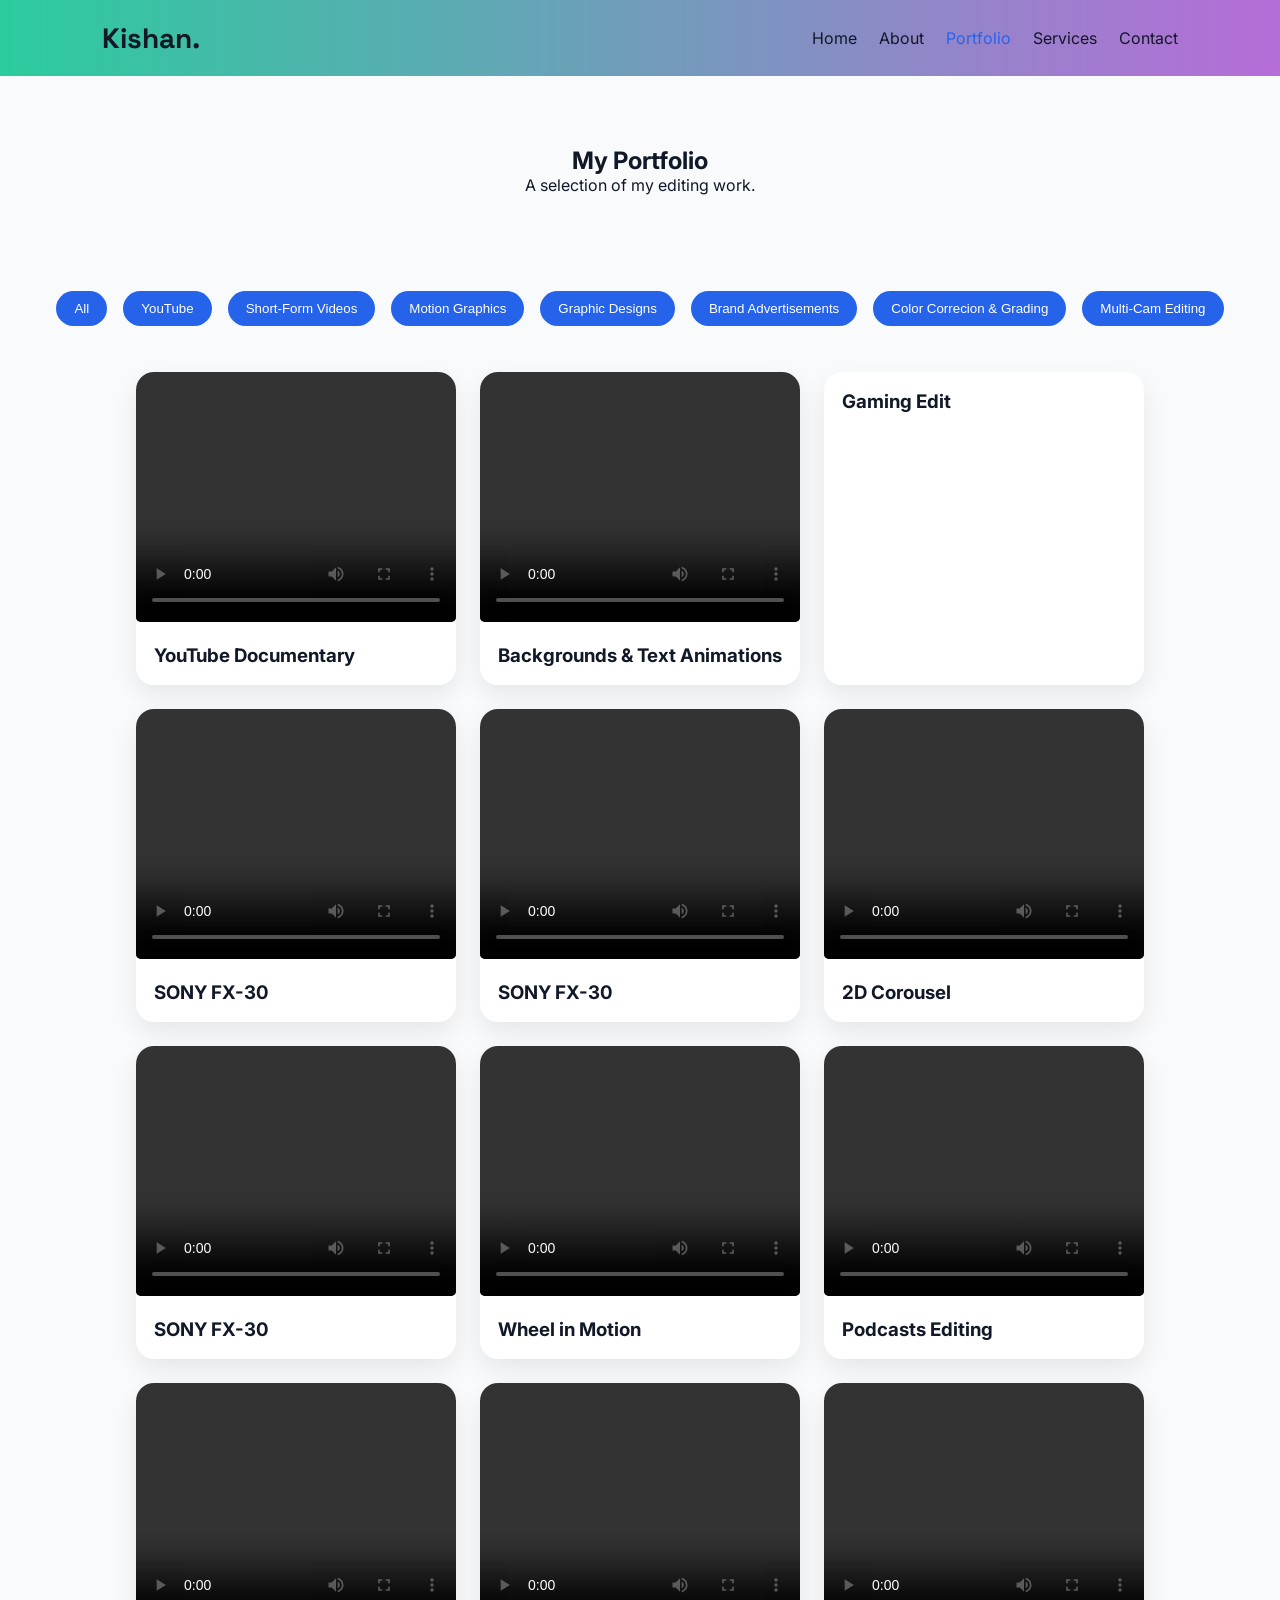
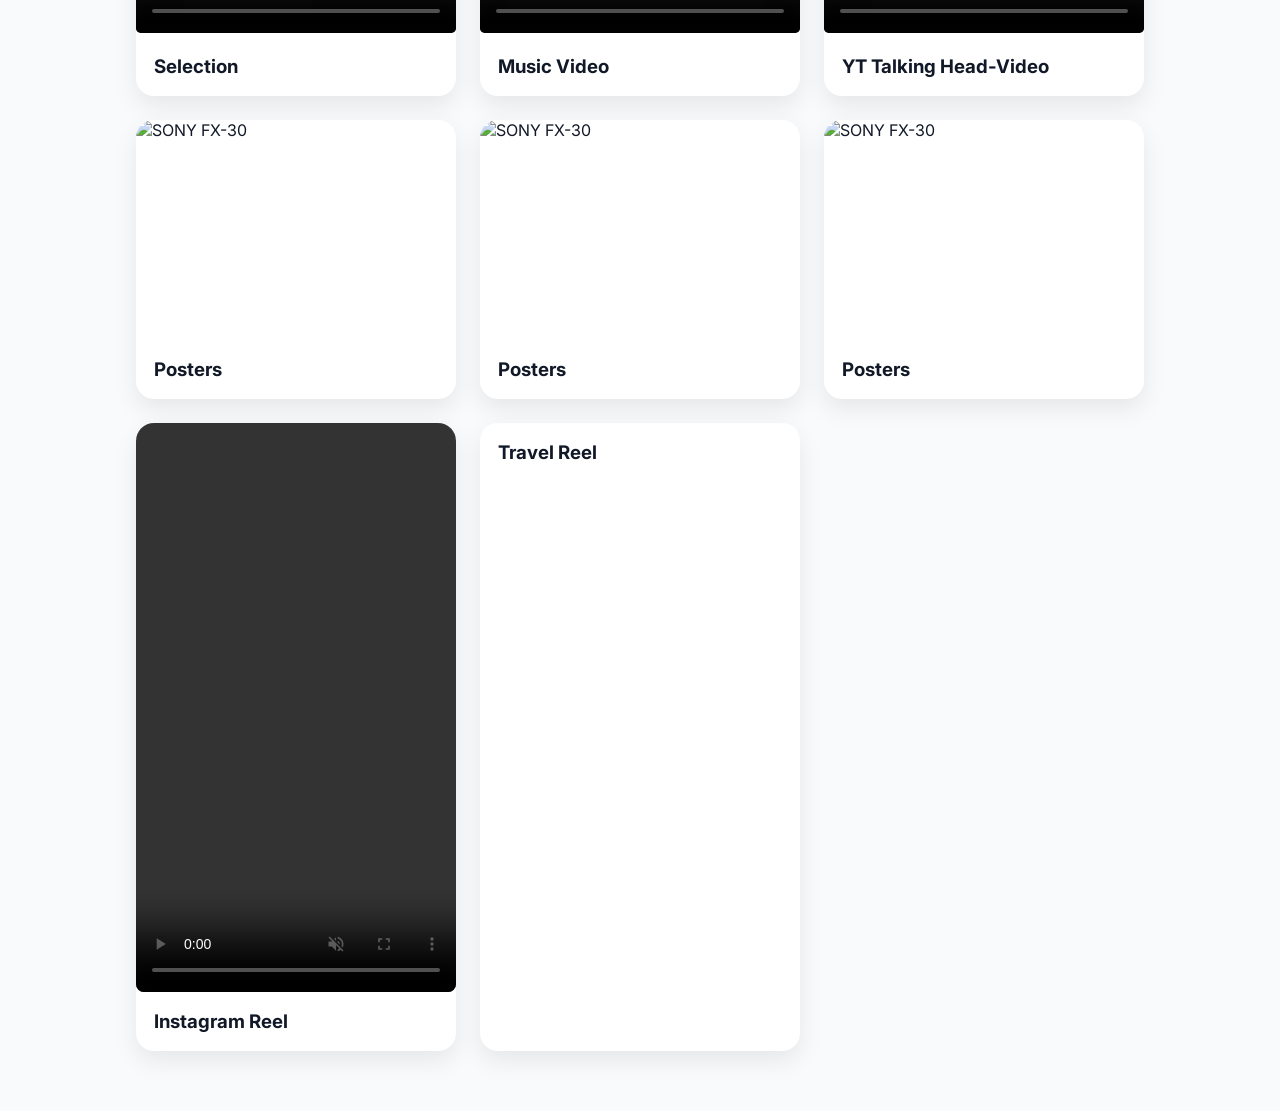
==== portfolio.html @ 37b65435 "Add files via upload" ====
<!DOCTYPE html>
<html lang="en">
<head>
<meta charset="UTF-8">
<meta name="viewport" content="width=device-width,initial-scale=1.0">
<title>Portfolio | Kishan</title>
<link href="https://fonts.googleapis.com/css2?family=Inter:wght@300;400;600;700&family=Space+Grotesk:wght@500;700&display=swap" rel="stylesheet">
<link rel="stylesheet" href="css/portfolio.css">
<link rel="stylesheet" href="css/global.css">
</head>
<body>
<header class="navbar">
<div class="logo">Kishan.</div>
<nav>
<a href="index.html">Home</a>
<a href="about.html">About</a>
<a href="portfolio.html" class="active">Portfolio</a>
<a href="services.html">Services</a>
<a href="contact.html">Contact</a>
</nav>
</header>

<section class="hero">
<h1>My Portfolio</h1>
<p>A selection of my editing work.</p>
</section>

<section class="filters">
<button data-filter="all">All</button>
<button data-filter="youtube">YouTube</button>
<button data-filter="shorts">Short-Form Videos</button>
<button data-filter="motion">Motion Graphics</button>
<button data-filter="Graphics">Graphic Designs</button>
<button data-filter="adds">Brand Advertisements</button>
<button data-filter="colors">Color Correcion & Grading</button>
<button data-filter="multicam">Multi-Cam Editing</button>
</section>

<section class="grid">
<div class="card youtube"><video controls preload="metadata"><source src="assets/videos/TRAILER - AIRPLANE.mov"></video><h3>YouTube Documentary</h3></div>
<div class="card motion"><video controls preload="metadata"><source src="assets/videos/Text & Bg.mov"></video><h3>Backgrounds & Text Animations</h3></div>
<div class="card youtube"><div class="thumb"></div><h3>Gaming Edit</h3></div>
<div class="card adds"><video controls proload="metadata"><source src="assets/videos/Sample - Sony FX30.mp4"></video><h3>SONY FX-30</h3></div>
<div class="card adds"><video controls proload="metadata"><source src="assets/videos/Sample - Sony FX30.mp4"></video><h3>SONY FX-30</h3></div>
<div class="card motion"><video controls preload="metadata"><source src="assets/videos/Video Scroll.mov"></video><h3>2D Corousel</h3></div>
<div class="card adds"><video controls proload="metadata"><source src="assets/videos/Sample - Sony FX30.mp4"></video><h3>SONY FX-30</h3></div>
<div class="card motion"><video controls preload="metadata"><source src="assets/videos/wheel.mp4"></video><h3>Wheel in Motion</h3></div>
<div class="card multicam"><video controls preload="metadata"><source src="assets/videos/ranveer alabhadia.mov"></video><h3>Podcasts Editing</h3></div>
<div class="card motion"><video controls preload="metadata"><source src="assets/videos/2D corousel.mov"></video><h3>Selection</h3></div>
<div class="card multicam"><video controls preload="metadata"><source src="assets/videos/JBR.mov"></video><h3>Music Video</h3></div>
<div class="card youtube"><video controls preload="metadata"><source src="assets/videos/veevek.mp4"></video><h3>YT Talking Head-Video</h3></div>
<div class="card Graphics"><img src="assets/images/SONY FX - 30.jpg" alt="SONY FX-30"><h3>Posters</h3></div>
<div class="card Graphics"><img src="assets/images/SONY FX - 30.jpg" alt="SONY FX-30"><h3>Posters</h3></div>
<div class="card Graphics"><img src="assets/images/SONY FX - 30.jpg" alt="SONY FX-30"><h3>Posters</h3></div>
<div class="card shorts"><video controls muted preload="metadata"><source src="assets/videos/ranveer alhabadia.mov"></video><h3>Instagram Reel</h3></div>
<div class="card shorts"><div class="thumb"></div><h3>Travel Reel</h3></div>
</section>

<script src="js/portfolio.js"></script>
</body>
</html>
---- css/portfolio.css ----
*{margin:0;
    padding:0;
    box-sizing:border-box;
}
body{font-family:Inter,sans-serif;
    background:#F8FAFC;
    color:#111827;
}
.navbar{display:flex;
    justify-content:space-between;
    align-items:center;
    padding:20px 8%;
    background:#fff;
}
.logo{font:700 28px 'Space Grotesk',sans-serif;
}
nav a{text-decoration:none;
    color:#111827;
    margin-left:18px;
}
.active{color:#2563EB;
}
.hero{text-align:center;
    padding:70px 8%;
}
.filters{text-align:center;
    padding:20px;
}
.filters button{margin:6px;
    padding:10px 18px;
    border:none;
    border-radius:999px;
    background:#2563EB;
    color:#fff;
    cursor:pointer;
    transition: transform .25s ease,box-shadow .25s ease,background .25s ease;
}
.grid{
    display:grid;
    grid-template-columns:repeat(auto-fit,320px);
    gap:24px;
    padding:20px 8% 60px;
    justify-content: center;
}

.card{background:#fff;
    border-radius:18px;
    overflow:hidden;
    box-shadow:0 10px 24px rgba(0,0,0,.08);
    transition:.3s}
.card:hover{transform:translateY(-6px)}
.card video{
    width: 100%;
    height:250px;
    object-fit: contain;
    border-radius: 5px;
}
.card.shorts video{
    width: 100%;
    aspect-ratio: 9/16;
    height: auto;
    object-fit: contain;
    display:block;
    margin: 0 auto;
    border-radius: 8px;
}
.card img{
    width: 100%;
    height:220px;
    object-fit: contain;
    display:block;
    margin:0;
    justify-content: center;
    
}
.card h3{padding:18px}

.filters button:hover{
    transform: translate(-4px)scale(1.08);
    box-shadow: 0 10px 25px rgba(37, 99,235,.35);
    background: #1d4ed8;
}

.filters button:active{
    transform: translate()-1px scale(0.97);
}
---- css/global.css ----
.navbar{display:flex;
    justify-content:space-between;
    padding:20px 8%;
    background:linear-gradient(to right,rgb(43, 204, 158),rgb(182, 109, 216));
}
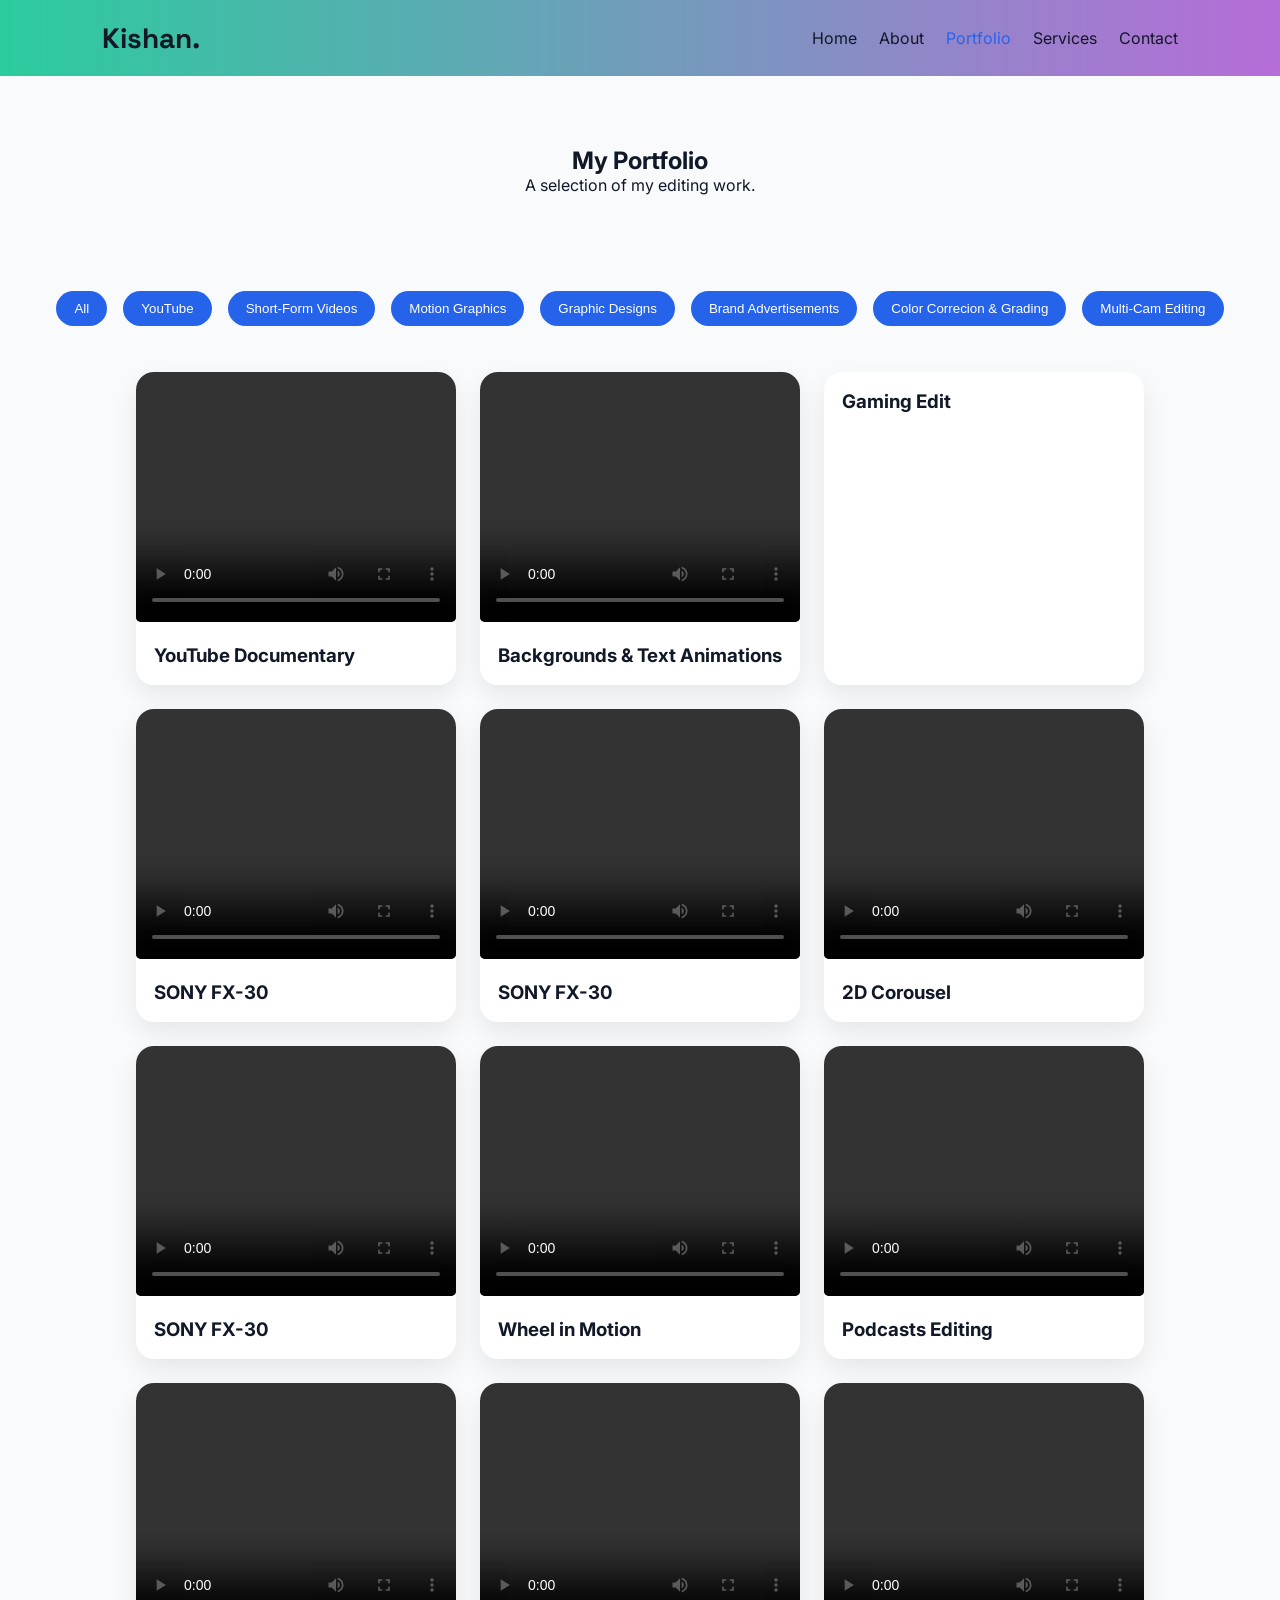
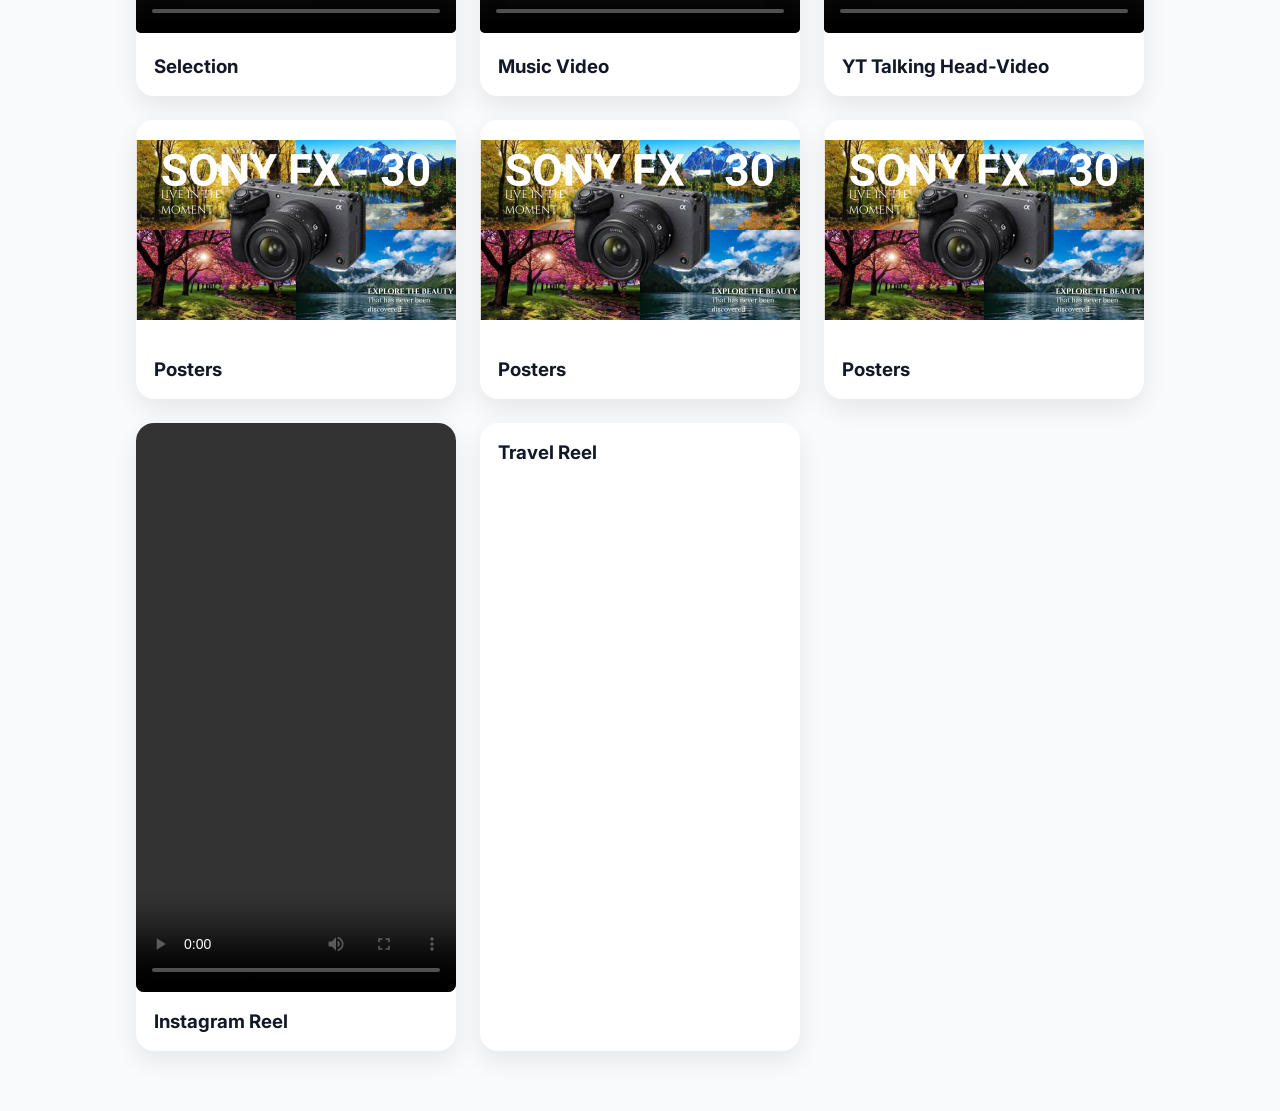
==== commit 0553e4fd: "Fix video controls for Instagram Reel in portfolio.html" ====
--- a/portfolio.html
+++ b/portfolio.html
@@ -52,7 +52,7 @@
 <div class="card Graphics"><img src="assets/images/SONY FX - 30.jpg" alt="SONY FX-30"><h3>Posters</h3></div>
 <div class="card Graphics"><img src="assets/images/SONY FX - 30.jpg" alt="SONY FX-30"><h3>Posters</h3></div>
 <div class="card Graphics"><img src="assets/images/SONY FX - 30.jpg" alt="SONY FX-30"><h3>Posters</h3></div>
-<div class="card shorts"><video controls muted preload="metadata"><source src="assets/videos/ranveer alhabadia.mov"></video><h3>Instagram Reel</h3></div>
+<div class="card shorts"><video controls preload="metadata"><source src="assets/videos/ranveer alhabadia.mov"></video><h3>Instagram Reel</h3></div>
 <div class="card shorts"><div class="thumb"></div><h3>Travel Reel</h3></div>
 </section>
 
